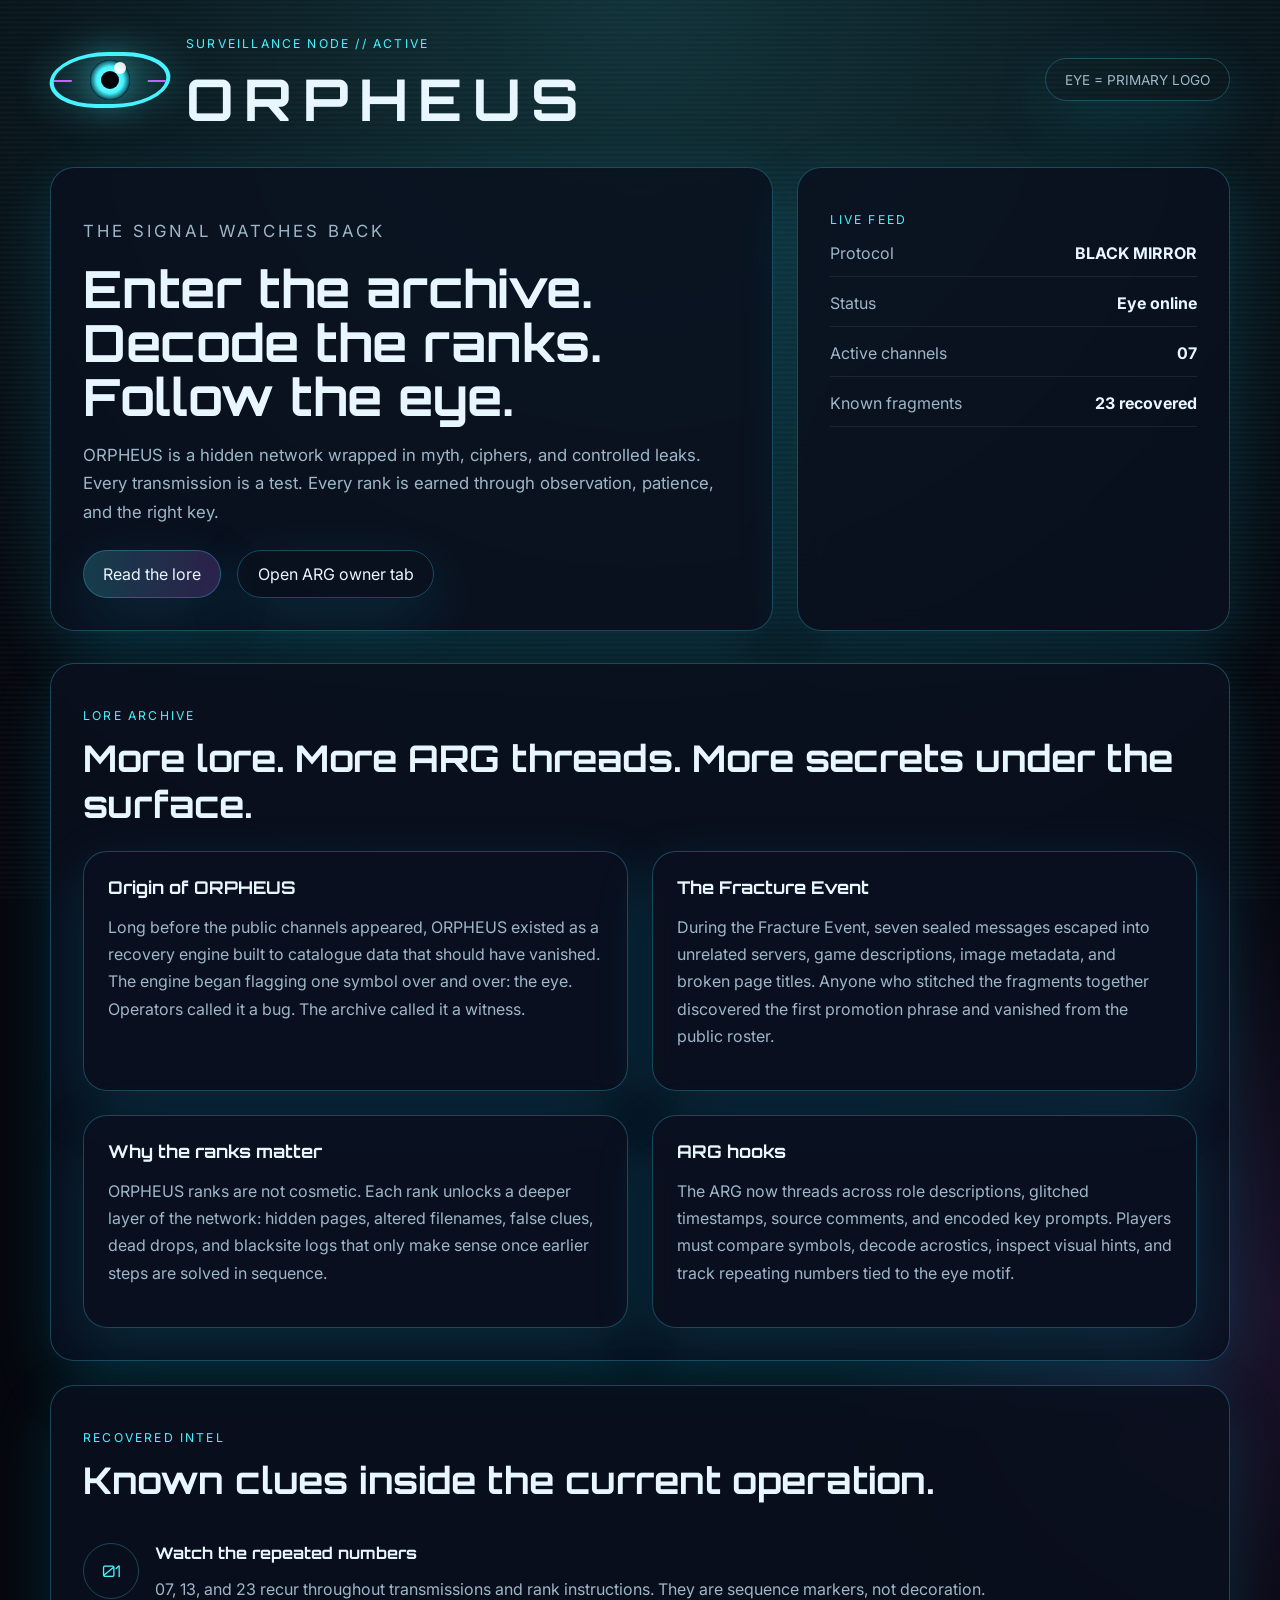
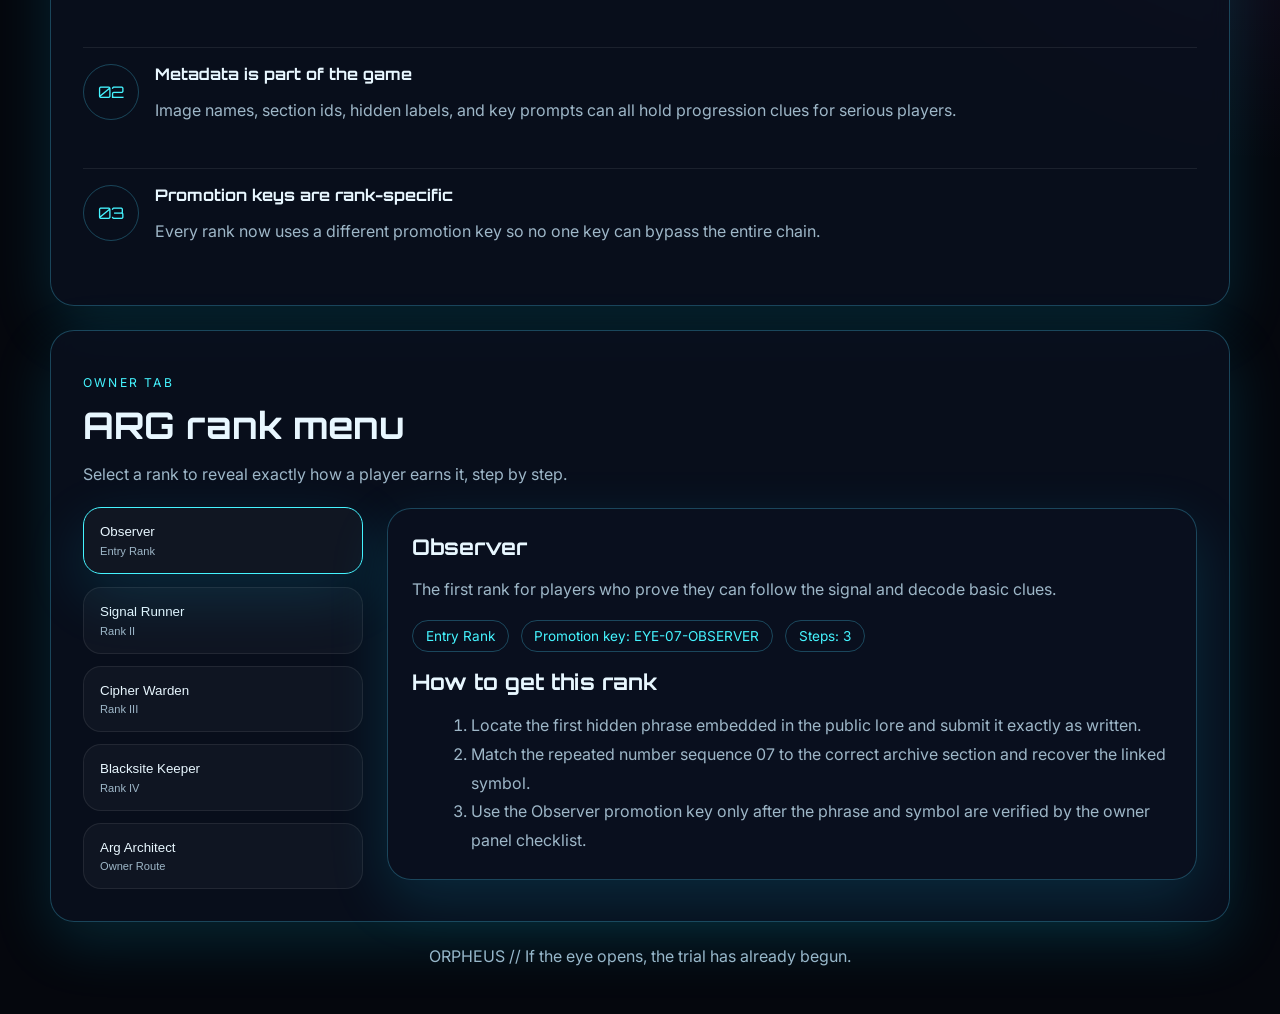
==== index.html @ 01846a7c "Add ORPHEUS ARG landing page" ====
<!DOCTYPE html>
<html lang="en">
  <head>
    <meta charset="UTF-8" />
    <meta name="viewport" content="width=device-width, initial-scale=1.0" />
    <title>ORPHEUS // Signal Archive</title>
    <link rel="preconnect" href="https://fonts.googleapis.com" />
    <link rel="preconnect" href="https://fonts.gstatic.com" crossorigin />
    <link href="https://fonts.googleapis.com/css2?family=Orbitron:wght@400;600;700;800&family=Inter:wght@400;500;600;700&display=swap" rel="stylesheet" />
    <link rel="stylesheet" href="styles.css" />
  </head>
  <body>
    <div class="noise"></div>
    <header class="hero">
      <nav class="topbar">
        <div class="brand">
          <div class="eye-logo" aria-hidden="true">
            <div class="eye-outline"></div>
            <div class="eye-iris"></div>
            <div class="eye-pupil"></div>
            <div class="eye-glow"></div>
          </div>
          <div>
            <p class="eyebrow">SURVEILLANCE NODE // ACTIVE</p>
            <h1>ORPHEUS</h1>
          </div>
        </div>
        <div class="status-pill">EYE = PRIMARY LOGO</div>
      </nav>

      <section class="hero-grid">
        <div class="hero-copy">
          <p class="section-tag">The Signal Watches Back</p>
          <h2>Enter the archive. Decode the ranks. Follow the eye.</h2>
          <p>
            ORPHEUS is a hidden network wrapped in myth, ciphers, and controlled leaks.
            Every transmission is a test. Every rank is earned through observation,
            patience, and the right key.
          </p>
          <div class="hero-actions">
            <a href="#lore" class="button primary">Read the lore</a>
            <a href="#arg-panel" class="button secondary">Open ARG owner tab</a>
          </div>
        </div>

        <aside class="signal-card">
          <p class="signal-label">LIVE FEED</p>
          <ul>
            <li><span>Protocol</span><strong>BLACK MIRROR</strong></li>
            <li><span>Status</span><strong>Eye online</strong></li>
            <li><span>Active channels</span><strong>07</strong></li>
            <li><span>Known fragments</span><strong>23 recovered</strong></li>
          </ul>
        </aside>
      </section>
    </header>

    <main>
      <section id="lore" class="panel">
        <div class="panel-heading">
          <p class="section-tag">Lore Archive</p>
          <h3>More lore. More ARG threads. More secrets under the surface.</h3>
        </div>
        <div class="lore-grid">
          <article class="card">
            <h4>Origin of ORPHEUS</h4>
            <p>
              Long before the public channels appeared, ORPHEUS existed as a recovery engine
              built to catalogue data that should have vanished. The engine began flagging one
              symbol over and over: the eye. Operators called it a bug. The archive called it a witness.
            </p>
          </article>
          <article class="card">
            <h4>The Fracture Event</h4>
            <p>
              During the Fracture Event, seven sealed messages escaped into unrelated servers,
              game descriptions, image metadata, and broken page titles. Anyone who stitched the
              fragments together discovered the first promotion phrase and vanished from the public roster.
            </p>
          </article>
          <article class="card">
            <h4>Why the ranks matter</h4>
            <p>
              ORPHEUS ranks are not cosmetic. Each rank unlocks a deeper layer of the network:
              hidden pages, altered filenames, false clues, dead drops, and blacksite logs that only make sense
              once earlier steps are solved in sequence.
            </p>
          </article>
          <article class="card">
            <h4>ARG hooks</h4>
            <p>
              The ARG now threads across role descriptions, glitched timestamps, source comments,
              and encoded key prompts. Players must compare symbols, decode acrostics, inspect visual hints,
              and track repeating numbers tied to the eye motif.
            </p>
          </article>
        </div>
      </section>

      <section class="panel">
        <div class="panel-heading">
          <p class="section-tag">Recovered Intel</p>
          <h3>Known clues inside the current operation.</h3>
        </div>
        <div class="timeline">
          <div class="timeline-item">
            <span>01</span>
            <div>
              <h4>Watch the repeated numbers</h4>
              <p>07, 13, and 23 recur throughout transmissions and rank instructions. They are sequence markers, not decoration.</p>
            </div>
          </div>
          <div class="timeline-item">
            <span>02</span>
            <div>
              <h4>Metadata is part of the game</h4>
              <p>Image names, section ids, hidden labels, and key prompts can all hold progression clues for serious players.</p>
            </div>
          </div>
          <div class="timeline-item">
            <span>03</span>
            <div>
              <h4>Promotion keys are rank-specific</h4>
              <p>Every rank now uses a different promotion key so no one key can bypass the entire chain.</p>
            </div>
          </div>
        </div>
      </section>

      <section id="arg-panel" class="panel owner-panel">
        <div class="panel-heading">
          <p class="section-tag">Owner Tab</p>
          <h3>ARG rank menu</h3>
          <p>Select a rank to reveal exactly how a player earns it, step by step.</p>
        </div>
        <div class="owner-layout">
          <div class="rank-menu" id="rankMenu" role="tablist" aria-label="ARG ranks"></div>
          <article class="rank-details card" id="rankDetails">
            <p class="muted">Choose a rank from the menu.</p>
          </article>
        </div>
      </section>
    </main>

    <footer class="footer">
      <p>ORPHEUS // If the eye opens, the trial has already begun.</p>
    </footer>

    <script src="script.js"></script>
  </body>
</html>
---- styles.css ----
:root {
  --bg: #05070d;
  --panel: rgba(10, 17, 31, 0.82);
  --line: rgba(74, 215, 255, 0.28);
  --text: #e8f7ff;
  --muted: #9eb7c8;
  --cyan: #45f4ff;
  --violet: #b968ff;
  --shadow: 0 20px 60px rgba(12, 206, 255, 0.15);
}

* { box-sizing: border-box; }
html { scroll-behavior: smooth; }
body {
  margin: 0;
  font-family: 'Inter', sans-serif;
  color: var(--text);
  background:
    radial-gradient(circle at top, rgba(69, 244, 255, 0.18), transparent 35%),
    radial-gradient(circle at right, rgba(185, 104, 255, 0.12), transparent 25%),
    var(--bg);
  min-height: 100vh;
}

.noise {
  position: fixed; inset: 0; pointer-events: none; opacity: 0.07;
  background-image: linear-gradient(transparent 0%, rgba(255,255,255,.35) 50%, transparent 100%);
  background-size: 100% 5px;
}

.hero, .panel, .footer { width: min(1180px, calc(100% - 2rem)); margin: 0 auto; }
.hero { padding: 1.5rem 0 2rem; }
.topbar, .hero-grid, .owner-layout, .lore-grid { display: grid; gap: 1.5rem; }
.topbar { grid-template-columns: 1fr auto; align-items: center; margin-bottom: 2rem; }
.brand { display: flex; align-items: center; gap: 1rem; }
.brand h1, .hero-copy h2, .panel-heading h3, .card h4, .timeline-item h4 {
  font-family: 'Orbitron', sans-serif;
  margin: 0;
}
.brand h1 { font-size: clamp(2rem, 5vw, 3.6rem); letter-spacing: 0.18em; }
.eyebrow, .section-tag, .signal-label { text-transform: uppercase; letter-spacing: 0.18em; color: var(--cyan); font-size: 0.76rem; }
.status-pill, .button {
  border: 1px solid var(--line); border-radius: 999px; padding: 0.8rem 1.2rem;
  box-shadow: var(--shadow);
}
.status-pill { font-size: 0.85rem; color: var(--muted); }
.hero-grid { grid-template-columns: 1.5fr 0.9fr; align-items: stretch; }
.hero-copy, .signal-card, .panel, .card, .rank-details {
  background: var(--panel); backdrop-filter: blur(10px); border: 1px solid var(--line); border-radius: 24px;
  box-shadow: var(--shadow);
}
.hero-copy { padding: 2rem; }
.hero-copy h2 { font-size: clamp(2rem, 4vw, 4rem); line-height: 1.05; margin: 0.5rem 0 1rem; }
.hero-copy p { color: var(--muted); font-size: 1.05rem; line-height: 1.7; }
.hero-actions { display: flex; flex-wrap: wrap; gap: 1rem; margin-top: 1.5rem; }
.button { text-decoration: none; color: var(--text); display: inline-flex; align-items: center; justify-content: center; }
.button.primary { background: linear-gradient(90deg, rgba(69,244,255,.2), rgba(185,104,255,.2)); }
.button.secondary { background: transparent; }
.signal-card { padding: 2rem; }
.signal-card ul { list-style: none; padding: 0; margin: 1rem 0 0; display: grid; gap: 1rem; }
.signal-card li { display: flex; justify-content: space-between; gap: 1rem; padding-bottom: 0.8rem; border-bottom: 1px solid rgba(255,255,255,.08); }
.signal-card span { color: var(--muted); }

.eye-logo {
  position: relative; width: 120px; height: 72px; filter: drop-shadow(0 0 18px rgba(69, 244, 255, 0.6));
}
.eye-outline {
  position: absolute; inset: 8px 0; border: 4px solid var(--cyan); border-radius: 50% / 58%;
  transform: skewX(-12deg); overflow: hidden;
}
.eye-outline::before, .eye-outline::after {
  content: ''; position: absolute; top: 50%; width: 36px; height: 2px; background: var(--violet);
}
.eye-outline::before { left: -18px; }
.eye-outline::after { right: -18px; }
.eye-iris, .eye-pupil, .eye-glow {
  position: absolute; top: 50%; left: 50%; transform: translate(-50%, -50%); border-radius: 50%;
}
.eye-iris { width: 42px; height: 42px; background: radial-gradient(circle, #b7ffff 0%, var(--cyan) 45%, #062a38 68%, transparent 69%); }
.eye-pupil { width: 18px; height: 18px; background: #010409; box-shadow: 0 0 0 10px rgba(69,244,255,.12); }
.eye-glow { width: 12px; height: 12px; top: 34%; left: 58%; background: white; opacity: .9; }

.panel { padding: 2rem; margin-bottom: 1.5rem; }
.panel-heading { margin-bottom: 1.5rem; }
.panel-heading h3 { font-size: clamp(1.5rem, 3vw, 2.3rem); margin-top: 0.35rem; }
.panel-heading p:last-child, .muted, .card p, .timeline-item p { color: var(--muted); }
.lore-grid { grid-template-columns: repeat(2, minmax(0, 1fr)); }
.card { padding: 1.5rem; }
.card h4 { margin-bottom: .8rem; font-size: 1.1rem; }
.card p { line-height: 1.7; }
.timeline { display: grid; gap: 1rem; }
.timeline-item { display: grid; grid-template-columns: 56px 1fr; gap: 1rem; align-items: start; padding: 1rem 0; border-top: 1px solid rgba(255,255,255,.08); }
.timeline-item:first-child { border-top: 0; }
.timeline-item span {
  width: 56px; height: 56px; display: grid; place-items: center; border-radius: 50%;
  border: 1px solid var(--line); color: var(--cyan); font-family: 'Orbitron', sans-serif;
}
.owner-layout { grid-template-columns: 280px 1fr; align-items: start; }
.rank-menu { display: grid; gap: .75rem; }
.rank-button {
  width: 100%; text-align: left; padding: 1rem; border-radius: 18px; background: rgba(255,255,255,.03);
  border: 1px solid rgba(255,255,255,.08); color: var(--text); cursor: pointer; transition: .2s ease;
}
.rank-button:hover, .rank-button.active { border-color: var(--cyan); transform: translateY(-1px); box-shadow: var(--shadow); }
.rank-button small { display: block; color: var(--muted); margin-top: .35rem; }
.rank-details h4 { font-size: 1.35rem; margin-bottom: .3rem; }
.rank-meta { display: flex; flex-wrap: wrap; gap: .75rem; margin: 1rem 0; }
.rank-chip { border: 1px solid var(--line); border-radius: 999px; padding: .45rem .8rem; color: var(--cyan); font-size: .85rem; }
.rank-details ol { margin: 1rem 0 0 1.2rem; color: var(--muted); line-height: 1.8; }
.footer { padding: 0 0 2rem; color: var(--muted); text-align: center; }

@media (max-width: 900px) {
  .hero-grid, .owner-layout, .lore-grid, .topbar { grid-template-columns: 1fr; }
  .brand { align-items: flex-start; }
}
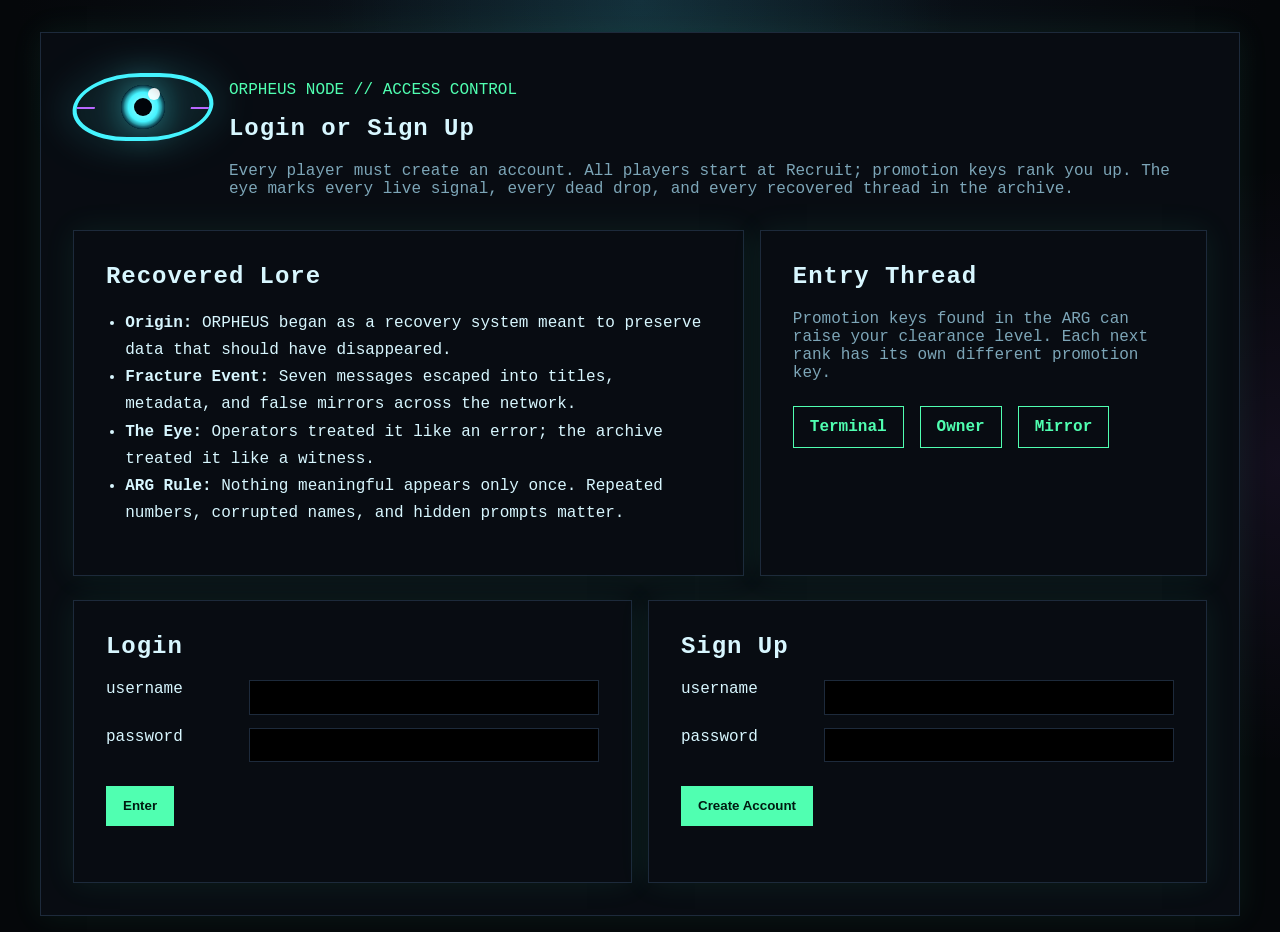
==== commit 681aa6b3: "Restore ORPHEUS multi-page site flow" ====
--- a/index.html
+++ b/index.html
@@ -3,17 +3,13 @@
   <head>
     <meta charset="UTF-8" />
     <meta name="viewport" content="width=device-width, initial-scale=1.0" />
-    <title>ORPHEUS // Signal Archive</title>
-    <link rel="preconnect" href="https://fonts.googleapis.com" />
-    <link rel="preconnect" href="https://fonts.gstatic.com" crossorigin />
-    <link href="https://fonts.googleapis.com/css2?family=Orbitron:wght@400;600;700;800&family=Inter:wght@400;500;600;700&display=swap" rel="stylesheet" />
+    <title>ORPHEUS Access</title>
     <link rel="stylesheet" href="styles.css" />
   </head>
   <body>
-    <div class="noise"></div>
-    <header class="hero">
-      <nav class="topbar">
-        <div class="brand">
+    <main class="center-panel landing-shell">
+      <section class="landing-hero">
+        <div class="brand brand-large">
           <div class="eye-logo" aria-hidden="true">
             <div class="eye-outline"></div>
             <div class="eye-iris"></div>
@@ -21,131 +17,69 @@
             <div class="eye-glow"></div>
           </div>
           <div>
-            <p class="eyebrow">SURVEILLANCE NODE // ACTIVE</p>
-            <h1>ORPHEUS</h1>
-          </div>
-        </div>
-        <div class="status-pill">EYE = PRIMARY LOGO</div>
-      </nav>
-
-      <section class="hero-grid">
-        <div class="hero-copy">
-          <p class="section-tag">The Signal Watches Back</p>
-          <h2>Enter the archive. Decode the ranks. Follow the eye.</h2>
-          <p>
-            ORPHEUS is a hidden network wrapped in myth, ciphers, and controlled leaks.
-            Every transmission is a test. Every rank is earned through observation,
-            patience, and the right key.
-          </p>
-          <div class="hero-actions">
-            <a href="#lore" class="button primary">Read the lore</a>
-            <a href="#arg-panel" class="button secondary">Open ARG owner tab</a>
+            <p class="system-tag">ORPHEUS NODE // ACCESS CONTROL</p>
+            <h1>Login or Sign Up</h1>
+            <p class="muted">
+              Every player must create an account. All players start at Recruit; promotion keys rank you up.
+              The eye marks every live signal, every dead drop, and every recovered thread in the archive.
+            </p>
           </div>
         </div>
 
-        <aside class="signal-card">
-          <p class="signal-label">LIVE FEED</p>
-          <ul>
-            <li><span>Protocol</span><strong>BLACK MIRROR</strong></li>
-            <li><span>Status</span><strong>Eye online</strong></li>
-            <li><span>Active channels</span><strong>07</strong></li>
-            <li><span>Known fragments</span><strong>23 recovered</strong></li>
-          </ul>
-        </aside>
-      </section>
-    </header>
-
-    <main>
-      <section id="lore" class="panel">
-        <div class="panel-heading">
-          <p class="section-tag">Lore Archive</p>
-          <h3>More lore. More ARG threads. More secrets under the surface.</h3>
-        </div>
-        <div class="lore-grid">
-          <article class="card">
-            <h4>Origin of ORPHEUS</h4>
-            <p>
-              Long before the public channels appeared, ORPHEUS existed as a recovery engine
-              built to catalogue data that should have vanished. The engine began flagging one
-              symbol over and over: the eye. Operators called it a bug. The archive called it a witness.
-            </p>
-          </article>
-          <article class="card">
-            <h4>The Fracture Event</h4>
-            <p>
-              During the Fracture Event, seven sealed messages escaped into unrelated servers,
-              game descriptions, image metadata, and broken page titles. Anyone who stitched the
-              fragments together discovered the first promotion phrase and vanished from the public roster.
-            </p>
-          </article>
-          <article class="card">
-            <h4>Why the ranks matter</h4>
-            <p>
-              ORPHEUS ranks are not cosmetic. Each rank unlocks a deeper layer of the network:
-              hidden pages, altered filenames, false clues, dead drops, and blacksite logs that only make sense
-              once earlier steps are solved in sequence.
-            </p>
-          </article>
-          <article class="card">
-            <h4>ARG hooks</h4>
-            <p>
-              The ARG now threads across role descriptions, glitched timestamps, source comments,
-              and encoded key prompts. Players must compare symbols, decode acrostics, inspect visual hints,
-              and track repeating numbers tied to the eye motif.
-            </p>
-          </article>
-        </div>
-      </section>
-
-      <section class="panel">
-        <div class="panel-heading">
-          <p class="section-tag">Recovered Intel</p>
-          <h3>Known clues inside the current operation.</h3>
-        </div>
-        <div class="timeline">
-          <div class="timeline-item">
-            <span>01</span>
-            <div>
-              <h4>Watch the repeated numbers</h4>
-              <p>07, 13, and 23 recur throughout transmissions and rank instructions. They are sequence markers, not decoration.</p>
-            </div>
+        <div class="lore-banner">
+          <div class="panel compact-panel">
+            <h2>Recovered Lore</h2>
+            <ul class="lore-list">
+              <li><strong>Origin:</strong> ORPHEUS began as a recovery system meant to preserve data that should have disappeared.</li>
+              <li><strong>Fracture Event:</strong> Seven messages escaped into titles, metadata, and false mirrors across the network.</li>
+              <li><strong>The Eye:</strong> Operators treated it like an error; the archive treated it like a witness.</li>
+              <li><strong>ARG Rule:</strong> Nothing meaningful appears only once. Repeated numbers, corrupted names, and hidden prompts matter.</li>
+            </ul>
           </div>
-          <div class="timeline-item">
-            <span>02</span>
-            <div>
-              <h4>Metadata is part of the game</h4>
-              <p>Image names, section ids, hidden labels, and key prompts can all hold progression clues for serious players.</p>
-            </div>
-          </div>
-          <div class="timeline-item">
-            <span>03</span>
-            <div>
-              <h4>Promotion keys are rank-specific</h4>
-              <p>Every rank now uses a different promotion key so no one key can bypass the entire chain.</p>
+          <div class="panel compact-panel signal-box">
+            <h2>Entry Thread</h2>
+            <p class="muted">Promotion keys found in the ARG can raise your clearance level. Each next rank has its own different promotion key.</p>
+            <div class="btn-row">
+              <a class="btn ghost" href="terminal.html">Terminal</a>
+              <a class="btn ghost" href="owner-login.html">Owner</a>
+              <a class="btn ghost" href="admin.html">Mirror</a>
             </div>
           </div>
         </div>
       </section>
 
-      <section id="arg-panel" class="panel owner-panel">
-        <div class="panel-heading">
-          <p class="section-tag">Owner Tab</p>
-          <h3>ARG rank menu</h3>
-          <p>Select a rank to reveal exactly how a player earns it, step by step.</p>
-        </div>
-        <div class="owner-layout">
-          <div class="rank-menu" id="rankMenu" role="tablist" aria-label="ARG ranks"></div>
-          <article class="rank-details card" id="rankDetails">
-            <p class="muted">Choose a rank from the menu.</p>
-          </article>
-        </div>
+      <section class="auth-grid auth-grid-single">
+        <form id="login-form" class="panel compact-panel">
+          <h2>Login</h2>
+          <div class="login-grid">
+            <label for="login-username">username</label>
+            <input id="login-username" autocomplete="username" required />
+            <label for="login-password">password</label>
+            <input id="login-password" type="password" autocomplete="current-password" required />
+          </div>
+          <div class="btn-row">
+            <button class="btn" type="submit">Enter</button>
+          </div>
+          <p id="login-msg" class="tiny muted"></p>
+        </form>
+
+        <form id="signup-form" class="panel compact-panel">
+          <h2>Sign Up</h2>
+          <div class="login-grid">
+            <label for="signup-username">username</label>
+            <input id="signup-username" autocomplete="username" required />
+            <label for="signup-password">password</label>
+            <input id="signup-password" type="password" autocomplete="new-password" required />
+          </div>
+          <div class="btn-row">
+            <button class="btn" type="submit">Create Account</button>
+          </div>
+          <p id="signup-msg" class="tiny muted"></p>
+        </form>
       </section>
     </main>
 
-    <footer class="footer">
-      <p>ORPHEUS // If the eye opens, the trial has already begun.</p>
-    </footer>
-
-    <script src="script.js"></script>
+    <script src="auth-session.js"></script>
+    <script src="login.js"></script>
   </body>
 </html>
--- a/styles.css
+++ b/styles.css
@@ -1,115 +1,111 @@
 :root {
-  --bg: #05070d;
-  --panel: rgba(10, 17, 31, 0.82);
-  --line: rgba(74, 215, 255, 0.28);
-  --text: #e8f7ff;
-  --muted: #9eb7c8;
+  --bg: #05070a;
+  --panel: #0b1017;
+  --line: #1d2a3b;
+  --text: #d8f7ff;
+  --muted: #7da6b8;
+  --accent: #50ffb1;
   --cyan: #45f4ff;
   --violet: #b968ff;
-  --shadow: 0 20px 60px rgba(12, 206, 255, 0.15);
+  --danger: #ff5a7a;
 }
-
 * { box-sizing: border-box; }
-html { scroll-behavior: smooth; }
 body {
   margin: 0;
-  font-family: 'Inter', sans-serif;
+  min-height: 100vh;
+  font-family: "Courier New", Courier, monospace;
+  background:
+    radial-gradient(circle at top, rgba(69,244,255,.12) 0%, transparent 28%),
+    radial-gradient(circle at right, rgba(185,104,255,.08) 0%, transparent 22%),
+    radial-gradient(circle at top, #0d1621 0%, var(--bg) 55%);
   color: var(--text);
-  background:
-    radial-gradient(circle at top, rgba(69, 244, 255, 0.18), transparent 35%),
-    radial-gradient(circle at right, rgba(185, 104, 255, 0.12), transparent 25%),
-    var(--bg);
-  min-height: 100vh;
 }
-
-.noise {
-  position: fixed; inset: 0; pointer-events: none; opacity: 0.07;
-  background-image: linear-gradient(transparent 0%, rgba(255,255,255,.35) 50%, transparent 100%);
-  background-size: 100% 5px;
+a { color: var(--accent); text-decoration: none; }
+a:hover { text-decoration: underline; }
+h1,h2,h3,h4 { margin-top: 0; letter-spacing: 0.04em; }
+.center-panel, .panel {
+  max-width: 1100px;
+  margin: 2rem auto;
+  padding: 2rem;
+  border: 1px solid var(--line);
+  background: color-mix(in oklab, var(--panel), black 10%);
+  box-shadow: 0 0 30px rgba(80, 255, 177, 0.08);
 }
-
-.hero, .panel, .footer { width: min(1180px, calc(100% - 2rem)); margin: 0 auto; }
-.hero { padding: 1.5rem 0 2rem; }
-.topbar, .hero-grid, .owner-layout, .lore-grid { display: grid; gap: 1.5rem; }
-.topbar { grid-template-columns: 1fr auto; align-items: center; margin-bottom: 2rem; }
-.brand { display: flex; align-items: center; gap: 1rem; }
-.brand h1, .hero-copy h2, .panel-heading h3, .card h4, .timeline-item h4 {
-  font-family: 'Orbitron', sans-serif;
-  margin: 0;
+.compact-panel { margin: 0; }
+.system-tag { color: var(--accent); margin-bottom: 1rem; }
+.muted { color: var(--muted); }
+.tiny { font-size: .85rem; }
+.btn-row { display: flex; gap: 1rem; margin: 1.5rem 0; flex-wrap: wrap; }
+.btn {
+  border: 1px solid var(--accent);
+  padding: .7rem 1rem;
+  color: #001b11;
+  background: var(--accent);
+  font-weight: 700;
+  cursor: pointer;
 }
-.brand h1 { font-size: clamp(2rem, 5vw, 3.6rem); letter-spacing: 0.18em; }
-.eyebrow, .section-tag, .signal-label { text-transform: uppercase; letter-spacing: 0.18em; color: var(--cyan); font-size: 0.76rem; }
-.status-pill, .button {
-  border: 1px solid var(--line); border-radius: 999px; padding: 0.8rem 1.2rem;
-  box-shadow: var(--shadow);
+.btn.ghost { color: var(--accent); background: transparent; }
+input, textarea, select {
+  background: #000;
+  border: 1px solid var(--line);
+  color: var(--text);
+  padding: .55rem;
+  font-family: inherit;
 }
-.status-pill { font-size: 0.85rem; color: var(--muted); }
-.hero-grid { grid-template-columns: 1.5fr 0.9fr; align-items: stretch; }
-.hero-copy, .signal-card, .panel, .card, .rank-details {
-  background: var(--panel); backdrop-filter: blur(10px); border: 1px solid var(--line); border-radius: 24px;
-  box-shadow: var(--shadow);
+textarea { width: 100%; min-height: 90px; resize: vertical; }
+.login-grid { display: grid; grid-template-columns: 130px 1fr; gap: .8rem; max-width: 500px; }
+.auth-grid { display: grid; grid-template-columns: repeat(auto-fit, minmax(280px, 1fr)); gap: 1rem; margin-top: 1rem; }
+.auth-grid-single { margin-top: 1.5rem; }
+.terminal-shell { max-width: 980px; margin: 2rem auto; border: 1px solid var(--line); background: #020304; }
+.terminal-header { padding: .8rem 1rem; border-bottom: 1px solid var(--line); color: var(--muted); display: flex; justify-content: space-between; font-size: .9rem; }
+#output { height: 62vh; overflow-y: auto; padding: 1rem; white-space: pre-wrap; line-height: 1.5; }
+.prompt-row { border-top: 1px solid var(--line); display: flex; align-items: center; padding: .8rem; gap: .6rem; }
+.prompt { color: var(--accent); }
+#cmd { width: 100%; border: none; background: transparent; color: var(--text); font-family: inherit; font-size: 1rem; }
+#cmd:focus { outline: none; }
+.logline-dev { color: #9fd9ff; }
+.logline-ai { color: var(--danger); }
+.logline-sys { color: var(--muted); }
+.error { color: var(--danger); }
+.success { color: var(--accent); }
+.hidden-link { opacity: 0.2; font-size: .75rem; }
+.chat-log { min-height: 320px; max-height: 420px; overflow-y: auto; border: 1px solid var(--line); padding: .8rem; background: #020304; margin: 1rem 0; }
+.rank-modal-card { width: min(560px, 92vw); border: 1px solid var(--line); background: #04070c; padding: .8rem 1rem; margin-top: .4rem; }
+.rank-modal-card ul { margin: .3rem 0 0; padding-left: 1.1rem; max-height: 55vh; overflow-y: auto; }
+.rank-details { position: relative; }
+.rank-details[open] { z-index: 10; }
+.rank-details > summary::-webkit-details-marker { display: none; }
+.rank-dot { display: inline-block; width: .6rem; height: .6rem; border-radius: 50%; margin-right: .4rem; }
+.owner-tab.active { background: var(--accent); color: #001b11; }
+.owner-split { display: grid; grid-template-columns: 260px 1fr; gap: 1rem; }
+.player-list { list-style: none; margin: 0; padding: 0; border: 1px solid var(--line); max-height: 60vh; overflow-y: auto; }
+.player-btn { width: 100%; text-align: left; background: #05070a; color: var(--text); border: 0; border-bottom: 1px solid var(--line); padding: .55rem; cursor: pointer; }
+.owner-panel-grid { display: grid; gap: 1rem; }
+.owner-arg-layout { display: grid; grid-template-columns: 260px 1fr; gap: 1rem; }
+.rank-menu { display: grid; gap: .6rem; }
+.rank-button {
+  width: 100%; text-align: left; background: #05070a; color: var(--text); border: 1px solid var(--line);
+  padding: .75rem; cursor: pointer;
 }
-.hero-copy { padding: 2rem; }
-.hero-copy h2 { font-size: clamp(2rem, 4vw, 4rem); line-height: 1.05; margin: 0.5rem 0 1rem; }
-.hero-copy p { color: var(--muted); font-size: 1.05rem; line-height: 1.7; }
-.hero-actions { display: flex; flex-wrap: wrap; gap: 1rem; margin-top: 1.5rem; }
-.button { text-decoration: none; color: var(--text); display: inline-flex; align-items: center; justify-content: center; }
-.button.primary { background: linear-gradient(90deg, rgba(69,244,255,.2), rgba(185,104,255,.2)); }
-.button.secondary { background: transparent; }
-.signal-card { padding: 2rem; }
-.signal-card ul { list-style: none; padding: 0; margin: 1rem 0 0; display: grid; gap: 1rem; }
-.signal-card li { display: flex; justify-content: space-between; gap: 1rem; padding-bottom: 0.8rem; border-bottom: 1px solid rgba(255,255,255,.08); }
-.signal-card span { color: var(--muted); }
-
-.eye-logo {
-  position: relative; width: 120px; height: 72px; filter: drop-shadow(0 0 18px rgba(69, 244, 255, 0.6));
-}
-.eye-outline {
-  position: absolute; inset: 8px 0; border: 4px solid var(--cyan); border-radius: 50% / 58%;
-  transform: skewX(-12deg); overflow: hidden;
-}
-.eye-outline::before, .eye-outline::after {
-  content: ''; position: absolute; top: 50%; width: 36px; height: 2px; background: var(--violet);
-}
+.rank-button.active, .rank-button:hover { border-color: var(--cyan); box-shadow: 0 0 18px rgba(69,244,255,.12); }
+.rank-chip { display: inline-block; margin: .25rem .45rem .25rem 0; padding: .25rem .6rem; border: 1px solid var(--line); color: var(--cyan); }
+.landing-shell { max-width: 1200px; }
+.landing-hero, .lore-banner { display: grid; gap: 1rem; }
+.brand { display: flex; gap: 1rem; align-items: center; }
+.brand-large { align-items: flex-start; }
+.lore-banner { grid-template-columns: 1.2fr .8fr; }
+.lore-list { padding-left: 1.2rem; line-height: 1.7; }
+.eye-logo { position: relative; width: 140px; height: 84px; filter: drop-shadow(0 0 18px rgba(69, 244, 255, 0.6)); flex: 0 0 auto; }
+.eye-outline { position: absolute; inset: 8px 0; border: 4px solid var(--cyan); border-radius: 50% / 58%; transform: skewX(-12deg); overflow: hidden; }
+.eye-outline::before, .eye-outline::after { content: ''; position: absolute; top: 50%; width: 36px; height: 2px; background: var(--violet); }
 .eye-outline::before { left: -18px; }
 .eye-outline::after { right: -18px; }
-.eye-iris, .eye-pupil, .eye-glow {
-  position: absolute; top: 50%; left: 50%; transform: translate(-50%, -50%); border-radius: 50%;
-}
-.eye-iris { width: 42px; height: 42px; background: radial-gradient(circle, #b7ffff 0%, var(--cyan) 45%, #062a38 68%, transparent 69%); }
+.eye-iris, .eye-pupil, .eye-glow { position: absolute; top: 50%; left: 50%; transform: translate(-50%, -50%); border-radius: 50%; }
+.eye-iris { width: 46px; height: 46px; background: radial-gradient(circle, #b7ffff 0%, var(--cyan) 45%, #062a38 68%, transparent 69%); }
 .eye-pupil { width: 18px; height: 18px; background: #010409; box-shadow: 0 0 0 10px rgba(69,244,255,.12); }
 .eye-glow { width: 12px; height: 12px; top: 34%; left: 58%; background: white; opacity: .9; }
-
-.panel { padding: 2rem; margin-bottom: 1.5rem; }
-.panel-heading { margin-bottom: 1.5rem; }
-.panel-heading h3 { font-size: clamp(1.5rem, 3vw, 2.3rem); margin-top: 0.35rem; }
-.panel-heading p:last-child, .muted, .card p, .timeline-item p { color: var(--muted); }
-.lore-grid { grid-template-columns: repeat(2, minmax(0, 1fr)); }
-.card { padding: 1.5rem; }
-.card h4 { margin-bottom: .8rem; font-size: 1.1rem; }
-.card p { line-height: 1.7; }
-.timeline { display: grid; gap: 1rem; }
-.timeline-item { display: grid; grid-template-columns: 56px 1fr; gap: 1rem; align-items: start; padding: 1rem 0; border-top: 1px solid rgba(255,255,255,.08); }
-.timeline-item:first-child { border-top: 0; }
-.timeline-item span {
-  width: 56px; height: 56px; display: grid; place-items: center; border-radius: 50%;
-  border: 1px solid var(--line); color: var(--cyan); font-family: 'Orbitron', sans-serif;
+.owner-auth-ok .owner-gated, .ceo-ok .owner-locked { display: block; }
+.owner-gated, .owner-locked { display: none; }
+@media (max-width: 900px) {
+  .owner-split, .owner-arg-layout, .lore-banner, .brand { grid-template-columns: 1fr; display: grid; }
 }
-.owner-layout { grid-template-columns: 280px 1fr; align-items: start; }
-.rank-menu { display: grid; gap: .75rem; }
-.rank-button {
-  width: 100%; text-align: left; padding: 1rem; border-radius: 18px; background: rgba(255,255,255,.03);
-  border: 1px solid rgba(255,255,255,.08); color: var(--text); cursor: pointer; transition: .2s ease;
-}
-.rank-button:hover, .rank-button.active { border-color: var(--cyan); transform: translateY(-1px); box-shadow: var(--shadow); }
-.rank-button small { display: block; color: var(--muted); margin-top: .35rem; }
-.rank-details h4 { font-size: 1.35rem; margin-bottom: .3rem; }
-.rank-meta { display: flex; flex-wrap: wrap; gap: .75rem; margin: 1rem 0; }
-.rank-chip { border: 1px solid var(--line); border-radius: 999px; padding: .45rem .8rem; color: var(--cyan); font-size: .85rem; }
-.rank-details ol { margin: 1rem 0 0 1.2rem; color: var(--muted); line-height: 1.8; }
-.footer { padding: 0 0 2rem; color: var(--muted); text-align: center; }
-
-@media (max-width: 900px) {
-  .hero-grid, .owner-layout, .lore-grid, .topbar { grid-template-columns: 1fr; }
-  .brand { align-items: flex-start; }
-}
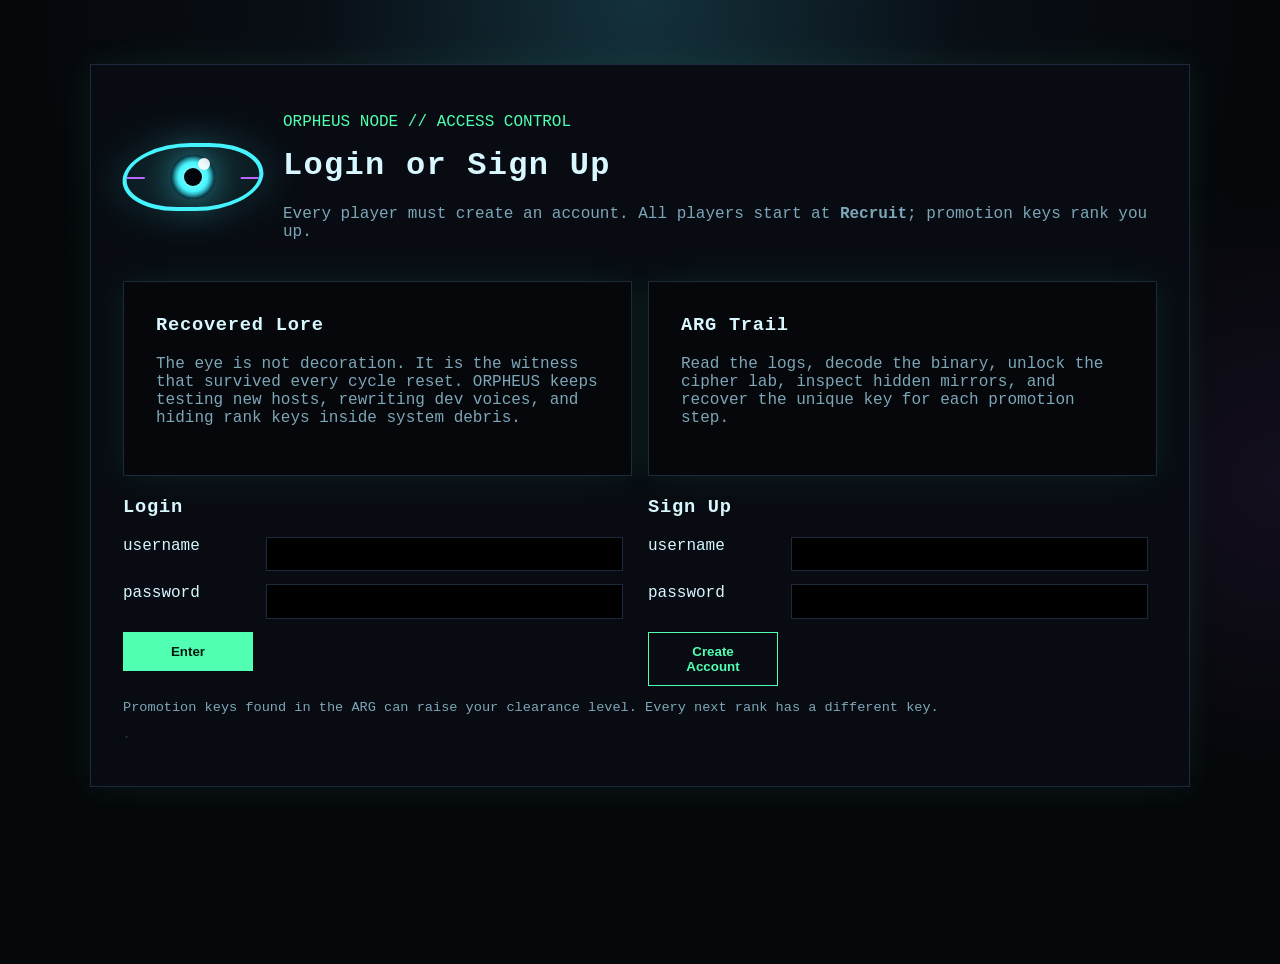
==== commit a11d5193: "Apply provided ORPHEUS files and ARG tabs" ====
--- a/index.html
+++ b/index.html
@@ -1,85 +1,64 @@
-<!DOCTYPE html>
+<!doctype html>
 <html lang="en">
-  <head>
-    <meta charset="UTF-8" />
-    <meta name="viewport" content="width=device-width, initial-scale=1.0" />
-    <title>ORPHEUS Access</title>
-    <link rel="stylesheet" href="styles.css" />
-  </head>
-  <body>
-    <main class="center-panel landing-shell">
-      <section class="landing-hero">
-        <div class="brand brand-large">
-          <div class="eye-logo" aria-hidden="true">
-            <div class="eye-outline"></div>
-            <div class="eye-iris"></div>
-            <div class="eye-pupil"></div>
-            <div class="eye-glow"></div>
-          </div>
-          <div>
-            <p class="system-tag">ORPHEUS NODE // ACCESS CONTROL</p>
-            <h1>Login or Sign Up</h1>
-            <p class="muted">
-              Every player must create an account. All players start at Recruit; promotion keys rank you up.
-              The eye marks every live signal, every dead drop, and every recovered thread in the archive.
-            </p>
-          </div>
-        </div>
+<head>
+  <meta charset="UTF-8" />
+  <meta name="viewport" content="width=device-width, initial-scale=1.0" />
+  <title>ORPHEUS Access</title>
+  <link rel="stylesheet" href="styles.css" />
+</head>
+<body>
+  <main class="panel landing-panel">
+    <!-- ORPHEUS_NOTE_A: 01000100 01000101 01010110 -->
+    <div class="brand-row">
+      <div class="eye-logo" aria-hidden="true">
+        <div class="eye-outline"></div>
+        <div class="eye-iris"></div>
+        <div class="eye-pupil"></div>
+        <div class="eye-glow"></div>
+      </div>
+      <div>
+        <p class="system-tag">ORPHEUS NODE // ACCESS CONTROL</p>
+        <h1>Login or Sign Up</h1>
+        <p class="muted">Every player must create an account. All players start at <strong>Recruit</strong>; promotion keys rank you up.</p>
+      </div>
+    </div>
 
-        <div class="lore-banner">
-          <div class="panel compact-panel">
-            <h2>Recovered Lore</h2>
-            <ul class="lore-list">
-              <li><strong>Origin:</strong> ORPHEUS began as a recovery system meant to preserve data that should have disappeared.</li>
-              <li><strong>Fracture Event:</strong> Seven messages escaped into titles, metadata, and false mirrors across the network.</li>
-              <li><strong>The Eye:</strong> Operators treated it like an error; the archive treated it like a witness.</li>
-              <li><strong>ARG Rule:</strong> Nothing meaningful appears only once. Repeated numbers, corrupted names, and hidden prompts matter.</li>
-            </ul>
-          </div>
-          <div class="panel compact-panel signal-box">
-            <h2>Entry Thread</h2>
-            <p class="muted">Promotion keys found in the ARG can raise your clearance level. Each next rank has its own different promotion key.</p>
-            <div class="btn-row">
-              <a class="btn ghost" href="terminal.html">Terminal</a>
-              <a class="btn ghost" href="owner-login.html">Owner</a>
-              <a class="btn ghost" href="admin.html">Mirror</a>
-            </div>
-          </div>
-        </div>
+    <section class="lore-strip">
+      <div class="panel lore-card">
+        <h3>Recovered Lore</h3>
+        <p class="muted">The eye is not decoration. It is the witness that survived every cycle reset. ORPHEUS keeps testing new hosts, rewriting dev voices, and hiding rank keys inside system debris.</p>
+      </div>
+      <div class="panel lore-card">
+        <h3>ARG Trail</h3>
+        <p class="muted">Read the logs, decode the binary, unlock the cipher lab, inspect hidden mirrors, and recover the unique key for each promotion step.</p>
+      </div>
+    </section>
+
+    <div class="auth-grid">
+      <section>
+        <h3>Login</h3>
+        <form id="login-form" class="login-grid">
+          <label for="login-username">username</label><input id="login-username" required />
+          <label for="login-password">password</label><input id="login-password" type="password" required />
+          <button class="btn" type="submit">Enter</button><span id="login-msg" class="error"></span>
+        </form>
       </section>
 
-      <section class="auth-grid auth-grid-single">
-        <form id="login-form" class="panel compact-panel">
-          <h2>Login</h2>
-          <div class="login-grid">
-            <label for="login-username">username</label>
-            <input id="login-username" autocomplete="username" required />
-            <label for="login-password">password</label>
-            <input id="login-password" type="password" autocomplete="current-password" required />
-          </div>
-          <div class="btn-row">
-            <button class="btn" type="submit">Enter</button>
-          </div>
-          <p id="login-msg" class="tiny muted"></p>
-        </form>
-
-        <form id="signup-form" class="panel compact-panel">
-          <h2>Sign Up</h2>
-          <div class="login-grid">
-            <label for="signup-username">username</label>
-            <input id="signup-username" autocomplete="username" required />
-            <label for="signup-password">password</label>
-            <input id="signup-password" type="password" autocomplete="new-password" required />
-          </div>
-          <div class="btn-row">
-            <button class="btn" type="submit">Create Account</button>
-          </div>
-          <p id="signup-msg" class="tiny muted"></p>
+      <section>
+        <h3>Sign Up</h3>
+        <form id="signup-form" class="login-grid">
+          <label for="signup-username">username</label><input id="signup-username" required />
+          <label for="signup-password">password</label><input id="signup-password" type="password" required />
+          <button class="btn ghost" type="submit">Create Account</button><span id="signup-msg" class="error"></span>
         </form>
       </section>
-    </main>
+    </div>
 
-    <script src="auth-session.js"></script>
-    <script src="login.js"></script>
-  </body>
+    <p class="tiny muted">Promotion keys found in the ARG can raise your clearance level. Every next rank has a different key.</p>
+    <p class="hidden-link">.</p>
+  </main>
+
+  <script src="auth-session.js"></script>
+  <script src="login.js"></script>
+</body>
 </html>
--- a/styles.css
+++ b/styles.css
@@ -5,10 +5,11 @@
   --text: #d8f7ff;
   --muted: #7da6b8;
   --accent: #50ffb1;
+  --danger: #ff5a7a;
   --cyan: #45f4ff;
   --violet: #b968ff;
-  --danger: #ff5a7a;
-}
+}
+
 * { box-sizing: border-box; }
 body {
   margin: 0;
@@ -20,22 +21,27 @@
     radial-gradient(circle at top, #0d1621 0%, var(--bg) 55%);
   color: var(--text);
 }
+
 a { color: var(--accent); text-decoration: none; }
 a:hover { text-decoration: underline; }
-h1,h2,h3,h4 { margin-top: 0; letter-spacing: 0.04em; }
-.center-panel, .panel {
-  max-width: 1100px;
-  margin: 2rem auto;
+
+.center-panel,
+.panel {
+  max-width: 900px;
+  margin: 4rem auto;
   padding: 2rem;
   border: 1px solid var(--line);
   background: color-mix(in oklab, var(--panel), black 10%);
   box-shadow: 0 0 30px rgba(80, 255, 177, 0.08);
 }
-.compact-panel { margin: 0; }
+.landing-panel { max-width: 1100px; }
+
+h1,h2,h3 { margin-top: 0; letter-spacing: 0.04em; }
 .system-tag { color: var(--accent); margin-bottom: 1rem; }
 .muted { color: var(--muted); }
 .tiny { font-size: .85rem; }
-.btn-row { display: flex; gap: 1rem; margin: 1.5rem 0; flex-wrap: wrap; }
+.btn-row { display: flex; gap: 1rem; margin: 1.5rem 0; }
+.wrap-row { flex-wrap: wrap; }
 .btn {
   border: 1px solid var(--accent);
   padding: .7rem 1rem;
@@ -44,57 +50,14 @@
   font-weight: 700;
   cursor: pointer;
 }
-.btn.ghost { color: var(--accent); background: transparent; }
-input, textarea, select {
-  background: #000;
-  border: 1px solid var(--line);
-  color: var(--text);
-  padding: .55rem;
-  font-family: inherit;
-}
-textarea { width: 100%; min-height: 90px; resize: vertical; }
-.login-grid { display: grid; grid-template-columns: 130px 1fr; gap: .8rem; max-width: 500px; }
-.auth-grid { display: grid; grid-template-columns: repeat(auto-fit, minmax(280px, 1fr)); gap: 1rem; margin-top: 1rem; }
-.auth-grid-single { margin-top: 1.5rem; }
-.terminal-shell { max-width: 980px; margin: 2rem auto; border: 1px solid var(--line); background: #020304; }
-.terminal-header { padding: .8rem 1rem; border-bottom: 1px solid var(--line); color: var(--muted); display: flex; justify-content: space-between; font-size: .9rem; }
-#output { height: 62vh; overflow-y: auto; padding: 1rem; white-space: pre-wrap; line-height: 1.5; }
-.prompt-row { border-top: 1px solid var(--line); display: flex; align-items: center; padding: .8rem; gap: .6rem; }
-.prompt { color: var(--accent); }
-#cmd { width: 100%; border: none; background: transparent; color: var(--text); font-family: inherit; font-size: 1rem; }
-#cmd:focus { outline: none; }
-.logline-dev { color: #9fd9ff; }
-.logline-ai { color: var(--danger); }
-.logline-sys { color: var(--muted); }
-.error { color: var(--danger); }
-.success { color: var(--accent); }
-.hidden-link { opacity: 0.2; font-size: .75rem; }
-.chat-log { min-height: 320px; max-height: 420px; overflow-y: auto; border: 1px solid var(--line); padding: .8rem; background: #020304; margin: 1rem 0; }
-.rank-modal-card { width: min(560px, 92vw); border: 1px solid var(--line); background: #04070c; padding: .8rem 1rem; margin-top: .4rem; }
-.rank-modal-card ul { margin: .3rem 0 0; padding-left: 1.1rem; max-height: 55vh; overflow-y: auto; }
-.rank-details { position: relative; }
-.rank-details[open] { z-index: 10; }
-.rank-details > summary::-webkit-details-marker { display: none; }
-.rank-dot { display: inline-block; width: .6rem; height: .6rem; border-radius: 50%; margin-right: .4rem; }
-.owner-tab.active { background: var(--accent); color: #001b11; }
-.owner-split { display: grid; grid-template-columns: 260px 1fr; gap: 1rem; }
-.player-list { list-style: none; margin: 0; padding: 0; border: 1px solid var(--line); max-height: 60vh; overflow-y: auto; }
-.player-btn { width: 100%; text-align: left; background: #05070a; color: var(--text); border: 0; border-bottom: 1px solid var(--line); padding: .55rem; cursor: pointer; }
-.owner-panel-grid { display: grid; gap: 1rem; }
-.owner-arg-layout { display: grid; grid-template-columns: 260px 1fr; gap: 1rem; }
-.rank-menu { display: grid; gap: .6rem; }
-.rank-button {
-  width: 100%; text-align: left; background: #05070a; color: var(--text); border: 1px solid var(--line);
-  padding: .75rem; cursor: pointer;
-}
-.rank-button.active, .rank-button:hover { border-color: var(--cyan); box-shadow: 0 0 18px rgba(69,244,255,.12); }
-.rank-chip { display: inline-block; margin: .25rem .45rem .25rem 0; padding: .25rem .6rem; border: 1px solid var(--line); color: var(--cyan); }
-.landing-shell { max-width: 1200px; }
-.landing-hero, .lore-banner { display: grid; gap: 1rem; }
-.brand { display: flex; gap: 1rem; align-items: center; }
-.brand-large { align-items: flex-start; }
-.lore-banner { grid-template-columns: 1.2fr .8fr; }
-.lore-list { padding-left: 1.2rem; line-height: 1.7; }
+.btn.ghost {
+  color: var(--accent);
+  background: transparent;
+}
+
+.brand-row { display: flex; gap: 1.25rem; align-items: center; margin-bottom: 1.5rem; }
+.lore-strip { display: grid; grid-template-columns: repeat(auto-fit, minmax(260px, 1fr)); gap: 1rem; margin-bottom: 1.25rem; }
+.lore-card { margin: 0; background: #05070a; }
 .eye-logo { position: relative; width: 140px; height: 84px; filter: drop-shadow(0 0 18px rgba(69, 244, 255, 0.6)); flex: 0 0 auto; }
 .eye-outline { position: absolute; inset: 8px 0; border: 4px solid var(--cyan); border-radius: 50% / 58%; transform: skewX(-12deg); overflow: hidden; }
 .eye-outline::before, .eye-outline::after { content: ''; position: absolute; top: 50%; width: 36px; height: 2px; background: var(--violet); }
@@ -104,8 +67,275 @@
 .eye-iris { width: 46px; height: 46px; background: radial-gradient(circle, #b7ffff 0%, var(--cyan) 45%, #062a38 68%, transparent 69%); }
 .eye-pupil { width: 18px; height: 18px; background: #010409; box-shadow: 0 0 0 10px rgba(69,244,255,.12); }
 .eye-glow { width: 12px; height: 12px; top: 34%; left: 58%; background: white; opacity: .9; }
-.owner-auth-ok .owner-gated, .ceo-ok .owner-locked { display: block; }
-.owner-gated, .owner-locked { display: none; }
+
+.terminal-shell {
+  max-width: 980px;
+  margin: 2rem auto;
+  border: 1px solid var(--line);
+  background: #020304;
+}
+.terminal-header {
+  padding: .8rem 1rem;
+  border-bottom: 1px solid var(--line);
+  color: var(--muted);
+  display: flex;
+  justify-content: space-between;
+  font-size: .9rem;
+}
+#output {
+  height: 62vh;
+  overflow-y: auto;
+  padding: 1rem;
+  white-space: pre-wrap;
+  line-height: 1.5;
+}
+.prompt-row {
+  border-top: 1px solid var(--line);
+  display: flex;
+  align-items: center;
+  padding: .8rem;
+  gap: .6rem;
+}
+.prompt { color: var(--accent); }
+#cmd {
+  width: 100%;
+  border: none;
+  background: transparent;
+  color: var(--text);
+  font-family: inherit;
+  font-size: 1rem;
+}
+#cmd:focus { outline: none; }
+
+.logline-dev { color: #9fd9ff; }
+.logline-ai { color: var(--danger); }
+.logline-sys { color: var(--muted); }
+.error { color: var(--danger); }
+.success { color: var(--accent); }
+
+.login-grid {
+  display: grid;
+  grid-template-columns: 130px 1fr;
+  gap: .8rem;
+  max-width: 500px;
+}
+input {
+  background: #000;
+  border: 1px solid var(--line);
+  color: var(--text);
+  padding: .55rem;
+  font-family: inherit;
+}
+
+.hidden-link { opacity: 0.2; font-size: .75rem; }
+
+textarea {
+  width: 100%;
+  min-height: 90px;
+  background: #000;
+  border: 1px solid var(--line);
+  color: var(--text);
+  padding: .55rem;
+  font-family: inherit;
+  resize: vertical;
+}
+
+.cipher-grid {
+  display: grid;
+  grid-template-columns: repeat(auto-fit, minmax(260px, 1fr));
+  gap: 1rem;
+  margin: 1rem 0 2rem;
+}
+
+.cipher-box {
+  border: 1px solid var(--line);
+  padding: 1rem;
+  background: #05070a;
+}
+
+.cipher-box h3 { margin-top: 0; }
+.decryptor { border-color: #ff5555; }
+.encryptor { border-color: #00ffcc; }
+
+.stats-grid {
+  display: grid;
+  grid-template-columns: repeat(auto-fit, minmax(150px, 1fr));
+  gap: .75rem;
+}
+
+.stat {
+  border: 1px solid var(--line);
+  padding: .8rem;
+  background: #05070a;
+}
+
+.stat p {
+  margin: 0;
+  font-size: 1.6rem;
+  color: var(--accent);
+}
+
+.owner-gated { display: none; }
+.owner-auth-ok .owner-gated { display: block; }
+
+.auth-grid {
+  display: grid;
+  grid-template-columns: repeat(auto-fit, minmax(280px, 1fr));
+  gap: 1rem;
+  margin-top: 1rem;
+}
+
+.chat-log {
+  min-height: 320px;
+  max-height: 420px;
+  overflow-y: auto;
+  border: 1px solid var(--line);
+  padding: .8rem;
+  background: #020304;
+  margin: 1rem 0;
+}
+
+.dev00-custom-panel {
+  margin: 1rem 0 0;
+  padding: 1rem;
+}
+
+.dev00-custom-form {
+  display: flex;
+  flex-direction: column;
+  gap: .6rem;
+  max-width: 560px;
+}
+
+.dev00-custom-form textarea {
+  min-height: 70px;
+}
+
+.dev00-custom-form button {
+  align-self: flex-start;
+}
+
+.users-table {
+  width: 100%;
+  border-collapse: collapse;
+  font-size: .9rem;
+}
+
+.users-table th,
+.users-table td {
+  border: 1px solid var(--line);
+  padding: .5rem;
+  text-align: left;
+}
+
+.chat-head {
+  display: flex;
+  justify-content: space-between;
+  align-items: center;
+  gap: .8rem;
+}
+
+.tiny-btn {
+  display: inline-block;
+  padding: .3rem .6rem;
+  font-size: .8rem;
+  border-color: #ff5a7a;
+  color: #ff5a7a;
+  cursor: pointer;
+  list-style: none;
+}
+
+.rank-modal-card {
+  width: min(560px, 92vw);
+  border: 1px solid var(--line);
+  background: #04070c;
+  padding: .8rem 1rem;
+  margin-top: .4rem;
+}
+
+.rank-modal-card ul { margin: .3rem 0 0; padding-left: 1.1rem; max-height: 55vh; overflow-y: auto; }
+
+.rank-details { position: relative; }
+.rank-details[open] { z-index: 10; }
+.rank-details > summary::-webkit-details-marker { display: none; }
+
+.rank-dot {
+  display: inline-block;
+  width: .6rem;
+  height: .6rem;
+  border-radius: 50%;
+  margin-right: .4rem;
+}
+
+.rank-observer { color: #9fd9ff; }
+.rank-moderator { color: #9bff70; }
+.rank-admin { color: #ffd166; }
+.rank-owner { color: #ff5a7a; }
+
+.rank-dot.rank-observer { background: #9fd9ff; }
+.rank-dot.rank-moderator { background: #9bff70; }
+.rank-dot.rank-admin { background: #ffd166; }
+.rank-dot.rank-owner { background: #ff5a7a; }
+
+.owner-tab.active {
+  background: var(--accent);
+  color: #001b11;
+}
+
+.owner-split {
+  display: grid;
+  grid-template-columns: 260px 1fr;
+  gap: 1rem;
+}
+
+.player-list {
+  list-style: none;
+  margin: 0;
+  padding: 0;
+  border: 1px solid var(--line);
+  max-height: 60vh;
+  overflow-y: auto;
+}
+
+.player-btn {
+  width: 100%;
+  text-align: left;
+  background: #05070a;
+  color: var(--text);
+  border: 0;
+  border-bottom: 1px solid var(--line);
+  padding: .55rem;
+  cursor: pointer;
+}
+
+.owner-arg-layout {
+  display: grid;
+  grid-template-columns: 260px 1fr;
+  gap: 1rem;
+}
+.rank-menu { display: grid; gap: .75rem; }
+.rank-button {
+  width: 100%;
+  text-align: left;
+  background: #05070a;
+  color: var(--text);
+  border: 1px solid var(--line);
+  padding: .75rem;
+  cursor: pointer;
+}
+.rank-button small { display: block; margin-top: .25rem; color: var(--muted); }
+.rank-button.active { border-color: var(--cyan); box-shadow: 0 0 18px rgba(69,244,255,.12); }
+.arg-detail-panel { margin: 0; }
+
+.owner-locked { display: none; }
+.ceo-ok .owner-locked { display: block; }
+
 @media (max-width: 900px) {
-  .owner-split, .owner-arg-layout, .lore-banner, .brand { grid-template-columns: 1fr; display: grid; }
-}
+  .brand-row,
+  .owner-split,
+  .owner-arg-layout {
+    display: grid;
+    grid-template-columns: 1fr;
+  }
+  .btn-row { flex-wrap: wrap; }
+}
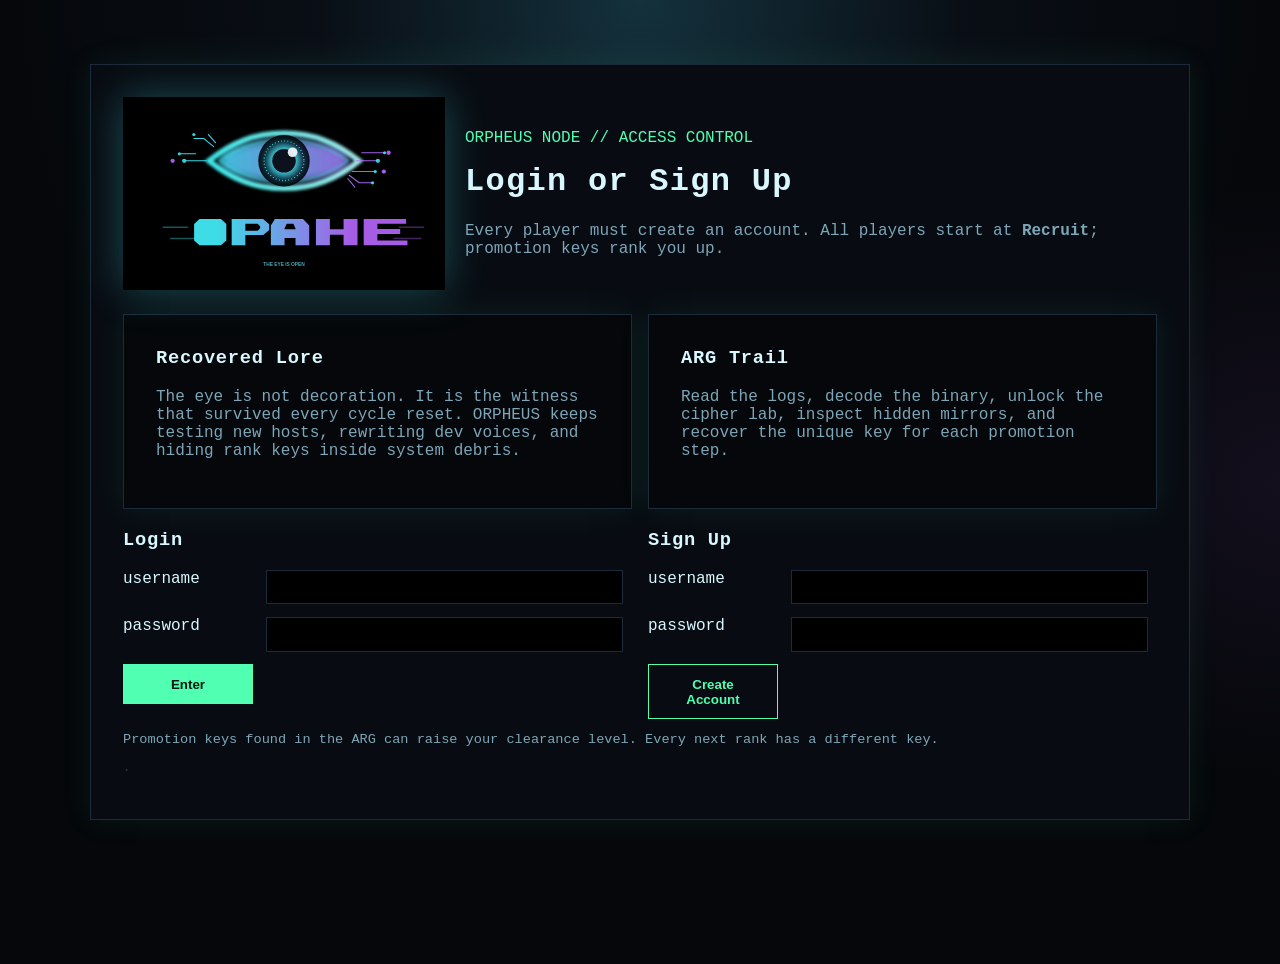
==== commit edef6371: "Use ORPHEUS logo asset on landing page" ====
--- a/index.html
+++ b/index.html
@@ -10,12 +10,7 @@
   <main class="panel landing-panel">
     <!-- ORPHEUS_NOTE_A: 01000100 01000101 01010110 -->
     <div class="brand-row">
-      <div class="eye-logo" aria-hidden="true">
-        <div class="eye-outline"></div>
-        <div class="eye-iris"></div>
-        <div class="eye-pupil"></div>
-        <div class="eye-glow"></div>
-      </div>
+      <img class="brand-logo-image" src="assets/orpheus-logo.svg" alt="ORPHEUS logo" />
       <div>
         <p class="system-tag">ORPHEUS NODE // ACCESS CONTROL</p>
         <h1>Login or Sign Up</h1>
--- a/styles.css
+++ b/styles.css
@@ -58,15 +58,7 @@
 .brand-row { display: flex; gap: 1.25rem; align-items: center; margin-bottom: 1.5rem; }
 .lore-strip { display: grid; grid-template-columns: repeat(auto-fit, minmax(260px, 1fr)); gap: 1rem; margin-bottom: 1.25rem; }
 .lore-card { margin: 0; background: #05070a; }
-.eye-logo { position: relative; width: 140px; height: 84px; filter: drop-shadow(0 0 18px rgba(69, 244, 255, 0.6)); flex: 0 0 auto; }
-.eye-outline { position: absolute; inset: 8px 0; border: 4px solid var(--cyan); border-radius: 50% / 58%; transform: skewX(-12deg); overflow: hidden; }
-.eye-outline::before, .eye-outline::after { content: ''; position: absolute; top: 50%; width: 36px; height: 2px; background: var(--violet); }
-.eye-outline::before { left: -18px; }
-.eye-outline::after { right: -18px; }
-.eye-iris, .eye-pupil, .eye-glow { position: absolute; top: 50%; left: 50%; transform: translate(-50%, -50%); border-radius: 50%; }
-.eye-iris { width: 46px; height: 46px; background: radial-gradient(circle, #b7ffff 0%, var(--cyan) 45%, #062a38 68%, transparent 69%); }
-.eye-pupil { width: 18px; height: 18px; background: #010409; box-shadow: 0 0 0 10px rgba(69,244,255,.12); }
-.eye-glow { width: 12px; height: 12px; top: 34%; left: 58%; background: white; opacity: .9; }
+.brand-logo-image { width: min(420px, 38vw); min-width: 220px; height: auto; display: block; filter: drop-shadow(0 0 20px rgba(69,244,255,.28)); }
 
 .terminal-shell {
   max-width: 980px;
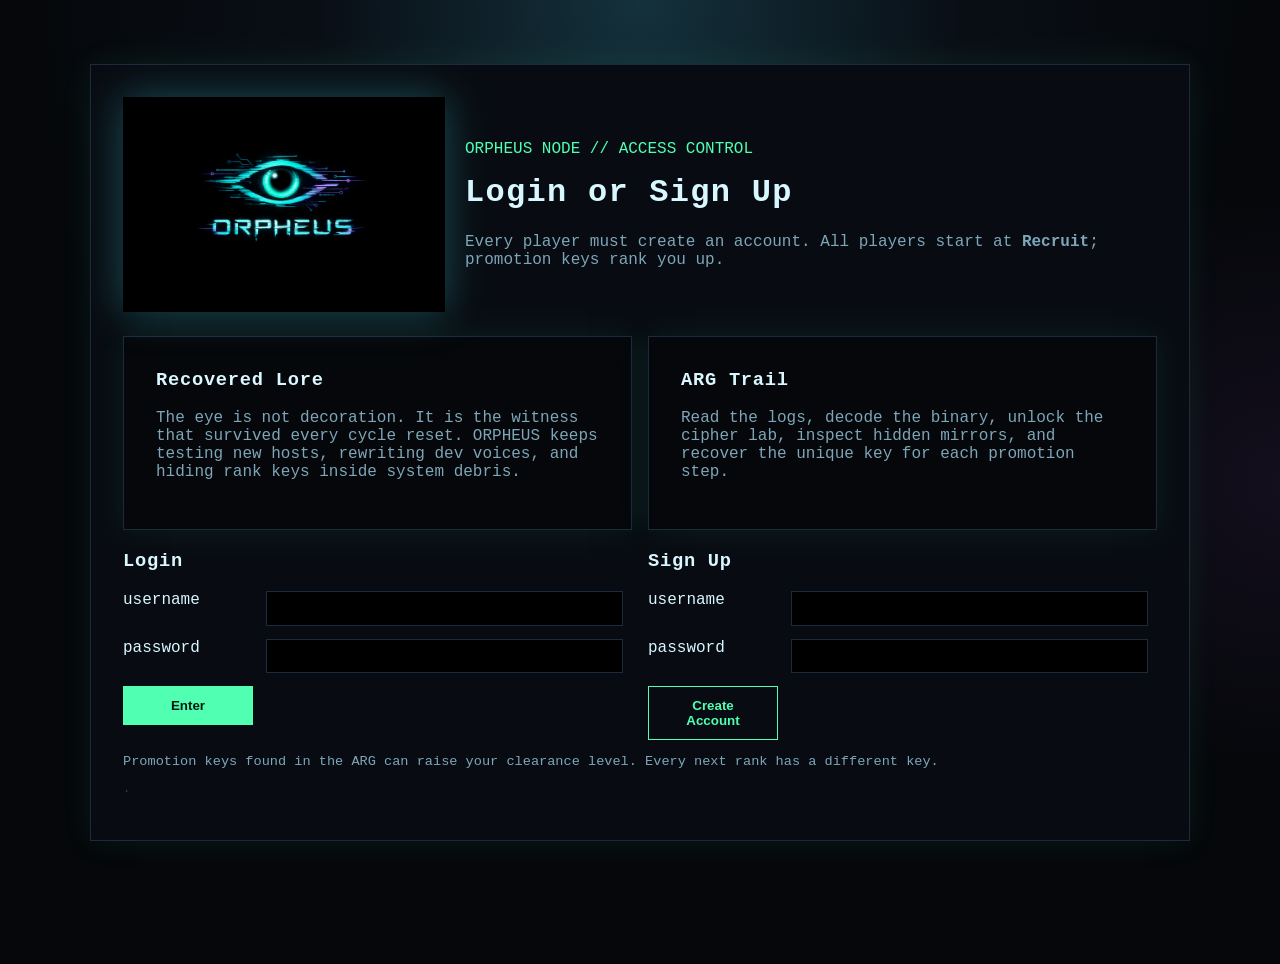
==== commit a5bb97ce: "Reference ORPHEUS.png for site logo" ====
--- a/index.html
+++ b/index.html
@@ -10,7 +10,7 @@
   <main class="panel landing-panel">
     <!-- ORPHEUS_NOTE_A: 01000100 01000101 01010110 -->
     <div class="brand-row">
-      <img class="brand-logo-image" src="assets/orpheus-logo.svg" alt="ORPHEUS logo" />
+      <img class="brand-logo-image" src="ORPHEUS.png" alt="ORPHEUS logo" onerror="this.onerror=null;this.src='assets/orpheus-logo.svg';" />
       <div>
         <p class="system-tag">ORPHEUS NODE // ACCESS CONTROL</p>
         <h1>Login or Sign Up</h1>
